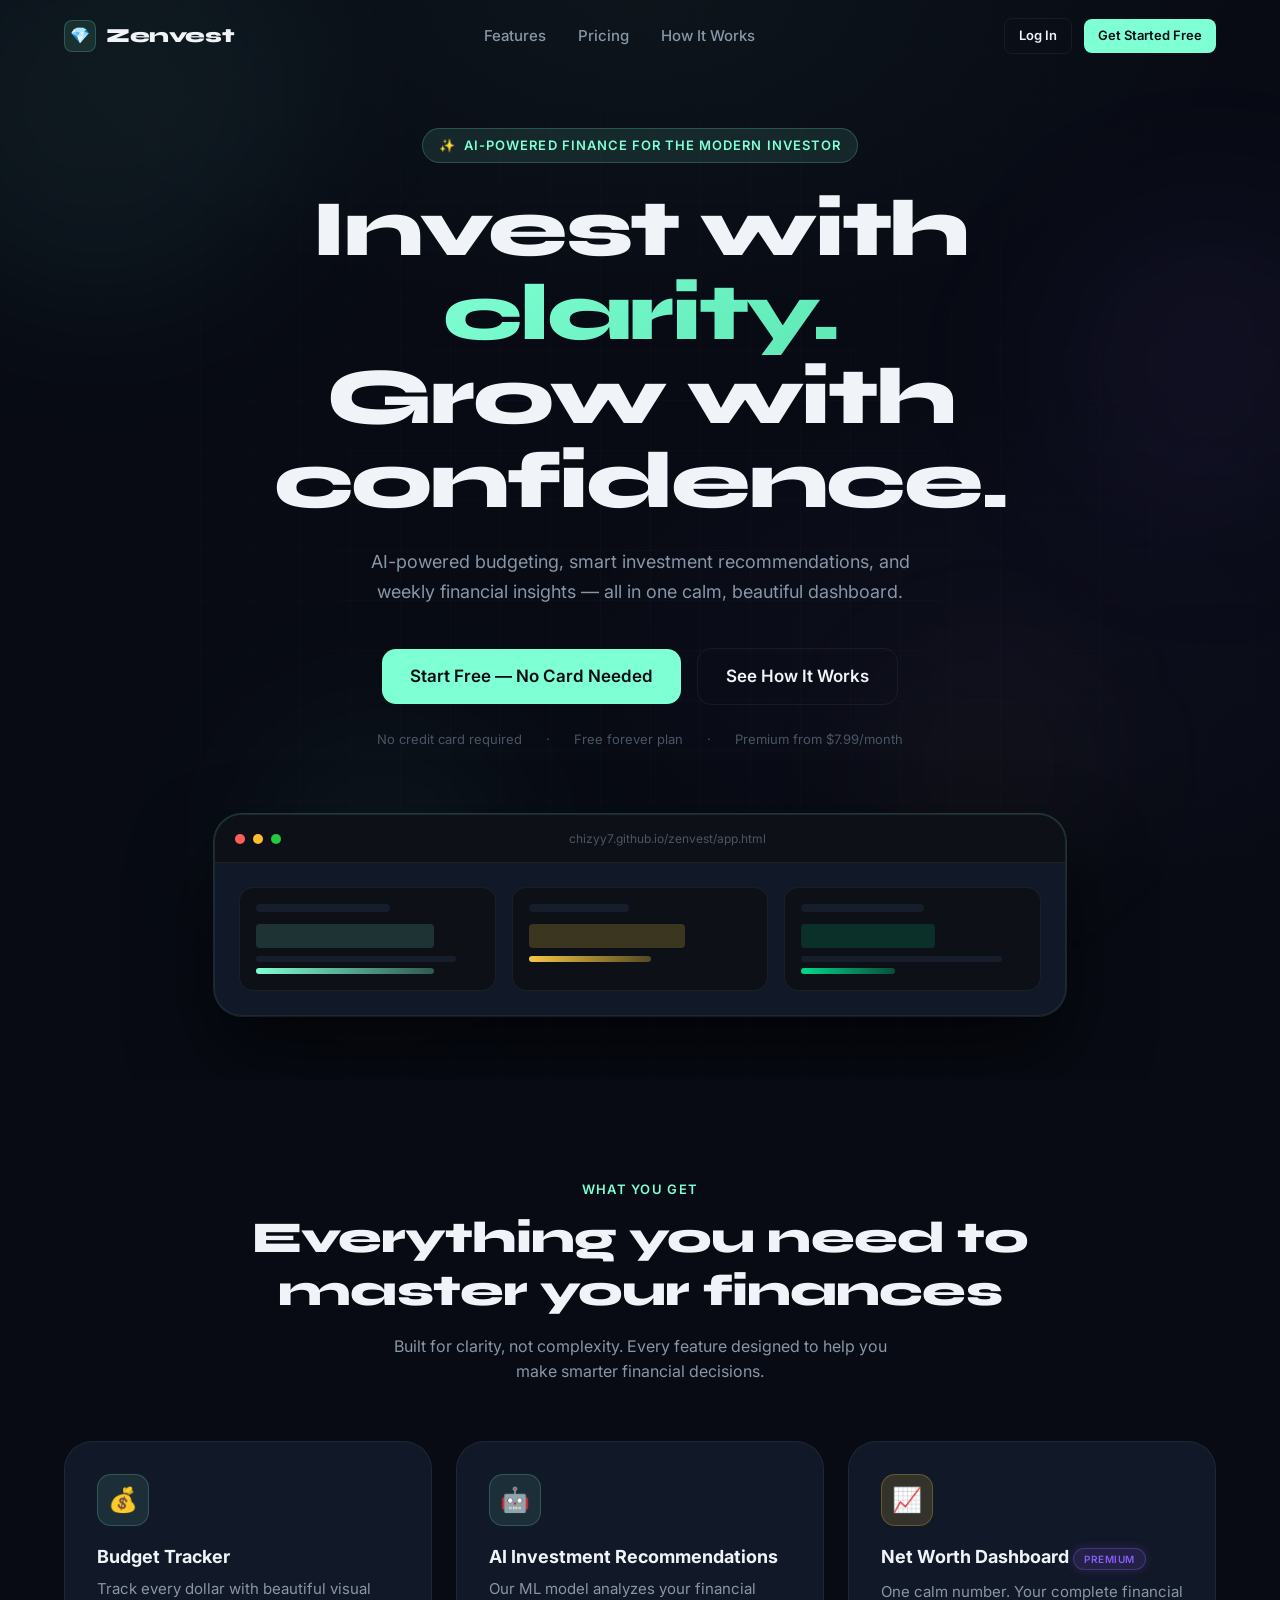
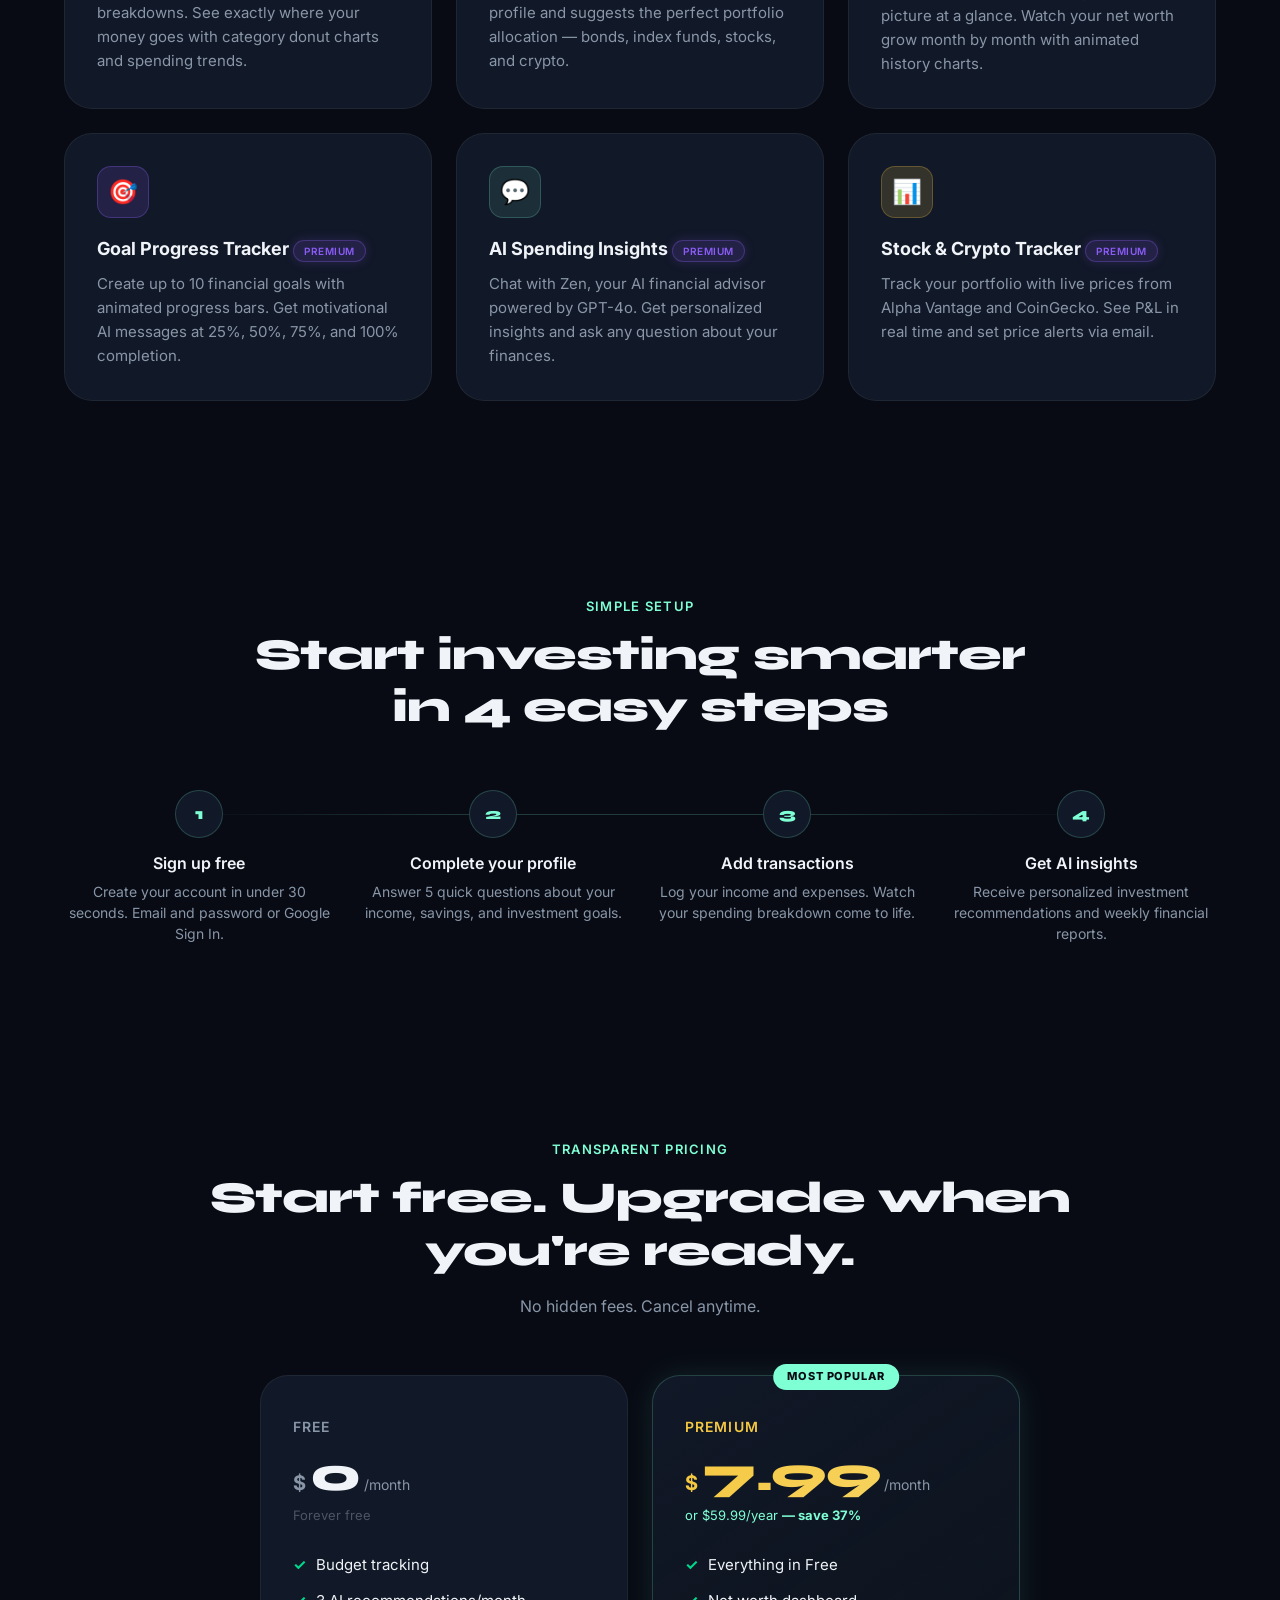
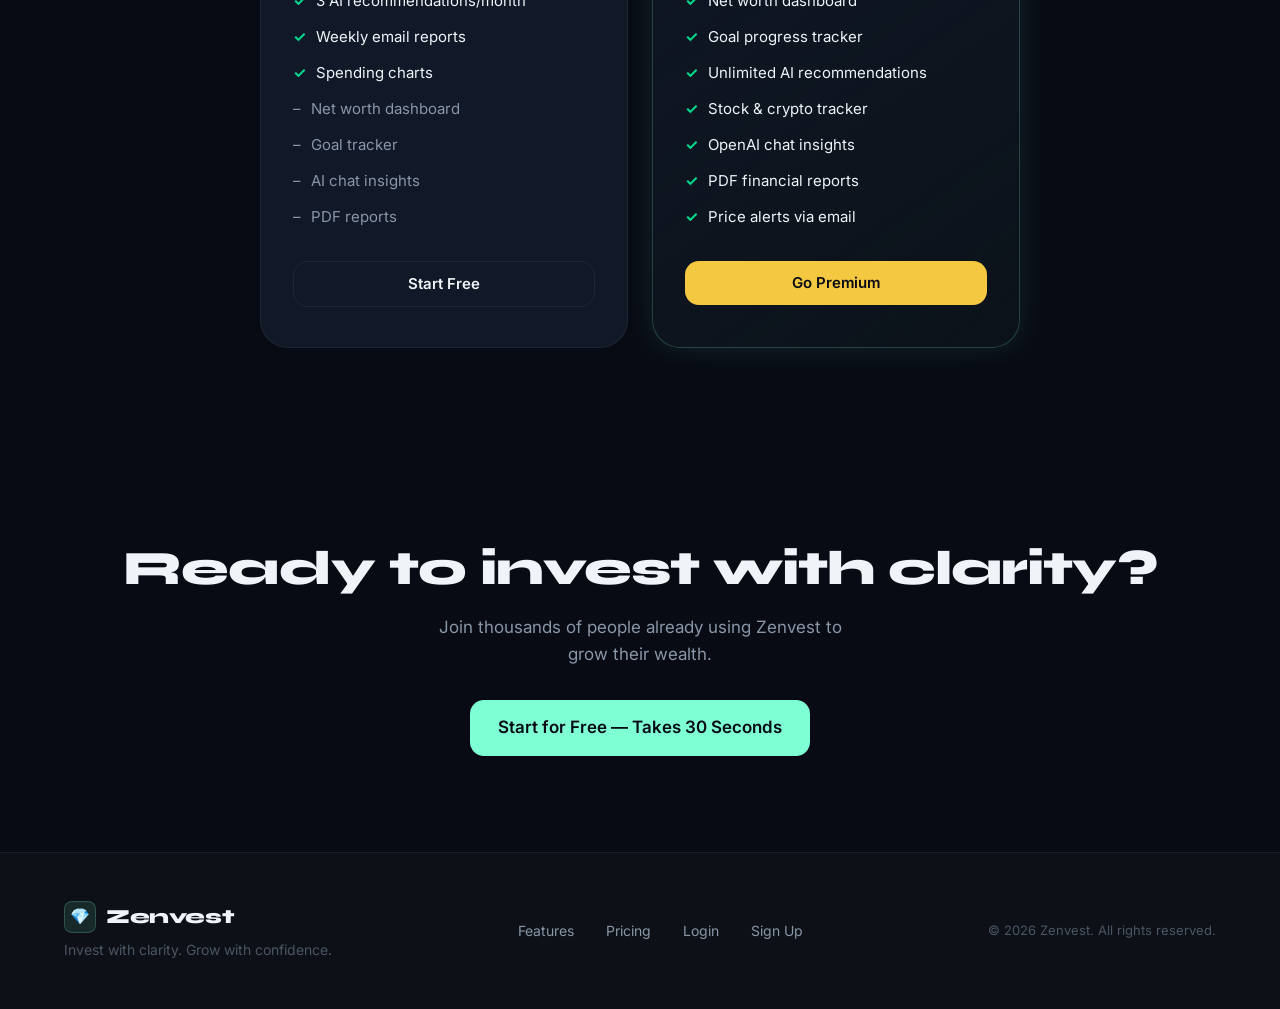
==== index.html @ 33654342 "fix: move frontend to root for GitHub Pages" ====
<!DOCTYPE html>
<html lang="en">
<head>
  <meta charset="UTF-8" />
  <meta name="viewport" content="width=device-width, initial-scale=1.0" />
  <meta name="description" content="Zenvest — AI-powered personal finance and investment platform. Track budgets, get smart investment recommendations, and grow your net worth with calm clarity." />
  <meta name="theme-color" content="#080B14" />
  <title>Zenvest 💎 — Invest with Clarity. Grow with Confidence.</title>

  <!-- Open Graph -->
  <meta property="og:title" content="Zenvest — AI-Powered Personal Finance" />
  <meta property="og:description" content="Smart budgeting, AI investment recommendations, and net worth tracking — all in one calm dashboard." />
  <meta property="og:type" content="website" />
  <meta property="og:url" content="https://chizyy7.github.io/zenvest/" />

  <!-- Stylesheets -->
  <link rel="stylesheet" href="assets/css/style.css" />
  <link rel="stylesheet" href="assets/css/components.css" />
  <link rel="stylesheet" href="assets/css/responsive.css" />

  <!-- Favicon -->
  <link rel="icon" href="data:image/svg+xml,<svg xmlns='http://www.w3.org/2000/svg' viewBox='0 0 32 32'><rect width='32' height='32' rx='8' fill='%230D1117'/><text x='50%25' y='56%25' text-anchor='middle' dominant-baseline='middle' font-size='18'>💎</text></svg>" />
</head>
<body>

<!-- ============================================================
     Navigation
     ============================================================ -->
<nav class="navbar" id="navbar" role="navigation" aria-label="Main navigation">
  <div class="container navbar-inner">
    <a href="/" class="navbar-logo" aria-label="Zenvest home">
      <div class="navbar-logo-mark" aria-hidden="true">💎</div>
      <span class="navbar-logo-text">Zenvest</span>
    </a>

    <div class="navbar-links" role="list">
      <a href="#features" class="navbar-link" role="listitem">Features</a>
      <a href="#pricing" class="navbar-link" role="listitem">Pricing</a>
      <a href="#how-it-works" class="navbar-link" role="listitem">How It Works</a>
    </div>

    <div class="navbar-actions">
      <a href="login.html" class="btn btn-ghost btn-sm">Log In</a>
      <a href="login.html#signup" class="btn btn-zen btn-sm">Get Started Free</a>
    </div>
  </div>
</nav>

<!-- ============================================================
     Hero Section
     ============================================================ -->
<main>
<section class="hero" aria-labelledby="hero-heading">
  <div class="hero-bg" aria-hidden="true"></div>
  <div class="hero-grid" aria-hidden="true"></div>

  <!-- Floating orbs -->
  <div class="orb orb-1" aria-hidden="true"></div>
  <div class="orb orb-2" aria-hidden="true"></div>
  <div class="orb orb-3" aria-hidden="true"></div>
  <div class="orb orb-4" aria-hidden="true"></div>

  <div class="hero-content">
    <div class="hero-eyebrow" aria-label="New">
      <span>✨</span>
      <span>AI-powered finance for the modern investor</span>
    </div>

    <h1 class="hero-headline font-display" id="hero-heading">
      Invest with<br />
      <span class="gradient-text-zen">clarity.</span><br />
      Grow with confidence.
    </h1>

    <p class="hero-sub">
      AI-powered budgeting, smart investment recommendations, and weekly financial
      insights — all in one calm, beautiful dashboard.
    </p>

    <div class="hero-cta-group">
      <a href="login.html#signup" class="btn btn-zen btn-lg">
        Start Free — No Card Needed
      </a>
      <a href="#how-it-works" class="btn btn-ghost btn-lg">
        See How It Works
      </a>
    </div>

    <p class="hero-notes" aria-label="Plan details">
      <span>No credit card required</span>
      <span>Free forever plan</span>
      <span>Premium from $7.99/month</span>
    </p>
  </div>

  <!-- Dashboard Mockup -->
  <div class="hero-mockup container" aria-hidden="true" role="presentation">
    <div class="mockup-window">
      <div class="mockup-titlebar">
        <div class="mockup-dot red"></div>
        <div class="mockup-dot yellow"></div>
        <div class="mockup-dot green"></div>
        <div class="mockup-url">chizyy7.github.io/zenvest/app.html</div>
      </div>
      <div class="mockup-body">
        <div class="mock-stat-card">
          <div class="mock-label"></div>
          <div class="mock-value"></div>
          <div class="mock-chart-bar"></div>
          <div class="mock-chart-bar accent" style="margin-top:6px;width:80%"></div>
        </div>
        <div class="mock-stat-card">
          <div class="mock-label" style="width:45%"></div>
          <div class="mock-value" style="background:rgba(245,200,66,0.2);width:70%"></div>
          <div class="mock-chart-bar accent" style="background:linear-gradient(90deg,#F5C842,rgba(245,200,66,0.3));width:55%"></div>
        </div>
        <div class="mock-stat-card">
          <div class="mock-label" style="width:55%"></div>
          <div class="mock-value" style="background:rgba(0,217,139,0.15);width:60%"></div>
          <div class="mock-chart-bar"></div>
          <div class="mock-chart-bar accent" style="margin-top:6px;width:42%;background:linear-gradient(90deg,#00D98B,rgba(0,217,139,0.3))"></div>
        </div>
      </div>
    </div>
  </div>
</section>

<!-- ============================================================
     Features Section
     ============================================================ -->
<section id="features" class="features-section" aria-labelledby="features-heading">
  <div class="container">
    <div class="section-header">
      <span class="section-eyebrow">What you get</span>
      <h2 class="section-title-large font-display" id="features-heading">
        Everything you need to<br />master your finances
      </h2>
      <p class="section-desc">
        Built for clarity, not complexity. Every feature designed to help
        you make smarter financial decisions.
      </p>
    </div>

    <div class="features-grid">
      <article class="feature-card">
        <div class="feature-icon" aria-hidden="true">💰</div>
        <h3 class="feature-title">Budget Tracker</h3>
        <p class="feature-desc">
          Track every dollar with beautiful visual breakdowns. See exactly where
          your money goes with category donut charts and spending trends.
        </p>
      </article>

      <article class="feature-card">
        <div class="feature-icon" aria-hidden="true">🤖</div>
        <h3 class="feature-title">AI Investment Recommendations</h3>
        <p class="feature-desc">
          Our ML model analyzes your financial profile and suggests the perfect
          portfolio allocation — bonds, index funds, stocks, and crypto.
        </p>
      </article>

      <article class="feature-card">
        <div class="feature-icon gold" aria-hidden="true">📈</div>
        <h3 class="feature-title">Net Worth Dashboard <span class="badge badge-premium" style="font-size:0.625rem">Premium</span></h3>
        <p class="feature-desc">
          One calm number. Your complete financial picture at a glance.
          Watch your net worth grow month by month with animated history charts.
        </p>
      </article>

      <article class="feature-card">
        <div class="feature-icon purple" aria-hidden="true">🎯</div>
        <h3 class="feature-title">Goal Progress Tracker <span class="badge badge-premium" style="font-size:0.625rem">Premium</span></h3>
        <p class="feature-desc">
          Create up to 10 financial goals with animated progress bars. Get
          motivational AI messages at 25%, 50%, 75%, and 100% completion.
        </p>
      </article>

      <article class="feature-card">
        <div class="feature-icon" aria-hidden="true">💬</div>
        <h3 class="feature-title">AI Spending Insights <span class="badge badge-premium" style="font-size:0.625rem">Premium</span></h3>
        <p class="feature-desc">
          Chat with Zen, your AI financial advisor powered by GPT-4o.
          Get personalized insights and ask any question about your finances.
        </p>
      </article>

      <article class="feature-card">
        <div class="feature-icon gold" aria-hidden="true">📊</div>
        <h3 class="feature-title">Stock & Crypto Tracker <span class="badge badge-premium" style="font-size:0.625rem">Premium</span></h3>
        <p class="feature-desc">
          Track your portfolio with live prices from Alpha Vantage and CoinGecko.
          See P&amp;L in real time and set price alerts via email.
        </p>
      </article>
    </div>
  </div>
</section>

<!-- ============================================================
     How It Works Section
     ============================================================ -->
<section id="how-it-works" class="how-it-works" aria-labelledby="how-heading">
  <div class="container">
    <div class="section-header">
      <span class="section-eyebrow">Simple setup</span>
      <h2 class="section-title-large font-display" id="how-heading">
        Start investing smarter<br />in 4 easy steps
      </h2>
    </div>

    <div class="steps-grid">
      <div class="step-item">
        <div class="step-number" aria-label="Step 1">1</div>
        <h3 class="step-title">Sign up free</h3>
        <p class="step-desc">Create your account in under 30 seconds. Email and password or Google Sign In.</p>
      </div>

      <div class="step-item">
        <div class="step-number" aria-label="Step 2">2</div>
        <h3 class="step-title">Complete your profile</h3>
        <p class="step-desc">Answer 5 quick questions about your income, savings, and investment goals.</p>
      </div>

      <div class="step-item">
        <div class="step-number" aria-label="Step 3">3</div>
        <h3 class="step-title">Add transactions</h3>
        <p class="step-desc">Log your income and expenses. Watch your spending breakdown come to life.</p>
      </div>

      <div class="step-item">
        <div class="step-number" aria-label="Step 4">4</div>
        <h3 class="step-title">Get AI insights</h3>
        <p class="step-desc">Receive personalized investment recommendations and weekly financial reports.</p>
      </div>
    </div>
  </div>
</section>

<!-- ============================================================
     Pricing Section
     ============================================================ -->
<section id="pricing" class="pricing-section" aria-labelledby="pricing-heading">
  <div class="container">
    <div class="section-header">
      <span class="section-eyebrow">Transparent pricing</span>
      <h2 class="section-title-large font-display" id="pricing-heading">
        Start free. Upgrade when<br />you're ready.
      </h2>
      <p class="section-desc">
        No hidden fees. Cancel anytime.
      </p>
    </div>

    <div class="pricing-grid">
      <!-- Free Plan -->
      <div class="pricing-card">
        <p class="pricing-tier">Free</p>
        <div class="pricing-price">
          <span class="price-currency">$</span>
          <span class="price-amount">0</span>
          <span class="price-period">/month</span>
        </div>
        <p class="pricing-annual" style="color:var(--text-muted)">Forever free</p>

        <ul class="pricing-features" role="list">
          <li class="pricing-feature included" role="listitem"><span class="check" aria-hidden="true">✓</span> Budget tracking</li>
          <li class="pricing-feature included" role="listitem"><span class="check" aria-hidden="true">✓</span> 3 AI recommendations/month</li>
          <li class="pricing-feature included" role="listitem"><span class="check" aria-hidden="true">✓</span> Weekly email reports</li>
          <li class="pricing-feature included" role="listitem"><span class="check" aria-hidden="true">✓</span> Spending charts</li>
          <li class="pricing-feature" role="listitem"><span class="cross" aria-hidden="true">–</span> Net worth dashboard</li>
          <li class="pricing-feature" role="listitem"><span class="cross" aria-hidden="true">–</span> Goal tracker</li>
          <li class="pricing-feature" role="listitem"><span class="cross" aria-hidden="true">–</span> AI chat insights</li>
          <li class="pricing-feature" role="listitem"><span class="cross" aria-hidden="true">–</span> PDF reports</li>
        </ul>

        <a href="login.html#signup" class="btn btn-ghost" style="width:100%">Start Free</a>
      </div>

      <!-- Premium Plan -->
      <div class="pricing-card featured" aria-label="Recommended plan">
        <div class="pricing-badge" aria-label="Most popular plan">MOST POPULAR</div>
        <p class="pricing-tier" style="color:var(--color-gold)">Premium</p>
        <div class="pricing-price">
          <span class="price-currency" style="color:var(--color-gold)">$</span>
          <span class="price-amount gradient-text-gold">7.99</span>
          <span class="price-period">/month</span>
        </div>
        <p class="pricing-annual">or $59.99/year <strong>— save 37%</strong></p>

        <ul class="pricing-features" role="list">
          <li class="pricing-feature included" role="listitem"><span class="check" aria-hidden="true">✓</span> Everything in Free</li>
          <li class="pricing-feature included" role="listitem"><span class="check" aria-hidden="true">✓</span> Net worth dashboard</li>
          <li class="pricing-feature included" role="listitem"><span class="check" aria-hidden="true">✓</span> Goal progress tracker</li>
          <li class="pricing-feature included" role="listitem"><span class="check" aria-hidden="true">✓</span> Unlimited AI recommendations</li>
          <li class="pricing-feature included" role="listitem"><span class="check" aria-hidden="true">✓</span> Stock &amp; crypto tracker</li>
          <li class="pricing-feature included" role="listitem"><span class="check" aria-hidden="true">✓</span> OpenAI chat insights</li>
          <li class="pricing-feature included" role="listitem"><span class="check" aria-hidden="true">✓</span> PDF financial reports</li>
          <li class="pricing-feature included" role="listitem"><span class="check" aria-hidden="true">✓</span> Price alerts via email</li>
        </ul>

        <a href="login.html#signup" class="btn btn-gold" style="width:100%">Go Premium</a>
      </div>
    </div>
  </div>
</section>

<!-- ============================================================
     CTA Banner
     ============================================================ -->
<section style="padding:6rem 0;" aria-label="Call to action">
  <div class="container" style="text-align:center;">
    <h2 class="font-display" style="font-size:clamp(2rem,4vw,3rem);font-weight:800;letter-spacing:-0.02em;margin-bottom:1rem;">
      Ready to invest with clarity?
    </h2>
    <p style="font-size:1.0625rem;color:var(--text-secondary);margin-bottom:2rem;max-width:440px;margin-inline:auto;">
      Join thousands of people already using Zenvest to grow their wealth.
    </p>
    <a href="login.html#signup" class="btn btn-zen btn-lg">
      Start for Free — Takes 30 Seconds
    </a>
  </div>
</section>
</main>

<!-- ============================================================
     Footer
     ============================================================ -->
<footer class="footer" role="contentinfo">
  <div class="container footer-inner">
    <div>
      <a href="/" class="footer-logo" aria-label="Zenvest home">
        <div class="navbar-logo-mark" aria-hidden="true">💎</div>
        <span class="navbar-logo-text">Zenvest</span>
      </a>
      <p class="footer-tagline">Invest with clarity. Grow with confidence.</p>
    </div>

    <nav class="footer-links" aria-label="Footer navigation">
      <a href="#features" class="footer-link">Features</a>
      <a href="#pricing" class="footer-link">Pricing</a>
      <a href="login.html" class="footer-link">Login</a>
      <a href="login.html#signup" class="footer-link">Sign Up</a>
    </nav>

    <p class="footer-copy">
      &copy; <span id="copyright-year"></span> Zenvest. All rights reserved.
    </p>
  </div>
</footer>

<!-- Toast container -->
<div id="toast-container" role="region" aria-label="Notifications" aria-live="polite"></div>

<script>
  // Set copyright year
  document.getElementById('copyright-year').textContent = new Date().getFullYear();

  // Navbar scroll effect
  const navbar = document.getElementById('navbar');
  window.addEventListener('scroll', () => {
    navbar.classList.toggle('scrolled', window.scrollY > 40);
  }, { passive: true });
</script>
</body>
</html>
---- assets/css/style.css ----
/* ============================================================
   Zenvest Design System — style.css
   Global tokens, resets, and utility components
   ============================================================ */

@import url('https://fonts.googleapis.com/css2?family=Inter:wght@400;500;600;700&family=Syne:wght@700;800&display=swap');

/* ============================================================
   1. CSS Custom Properties (Design Tokens)
   ============================================================ */
:root {
  /* Backgrounds */
  --bg-primary:    #080B14;
  --bg-surface:    #0D1117;
  --bg-card:       #111827;
  --bg-card-hover: #1A2332;
  --bg-input:      #161D2B;

  /* Brand Colors */
  --color-zen:     #7FFFD4;
  --color-zen-dim: rgba(127, 255, 212, 0.1);
  --color-zen-20:  rgba(127, 255, 212, 0.2);
  --color-gold:    #F5C842;
  --color-gold-dim:rgba(245, 200, 66, 0.15);
  --color-profit:  #00D98B;
  --color-loss:    #FF4D6D;
  --color-purple:  #8B5CF6;
  --color-purple-dim: rgba(139, 92, 246, 0.15);

  /* Text */
  --text-primary:   #F0F4F8;
  --text-secondary: #8896A7;
  --text-muted:     #4B5563;

  /* Borders */
  --border:      rgba(255, 255, 255, 0.06);
  --border-zen:  rgba(127, 255, 212, 0.2);
  --border-gold: rgba(245, 200, 66, 0.25);

  /* Shadows */
  --shadow-card: 0 4px 24px rgba(0, 0, 0, 0.4);
  --shadow-zen:  0 0 30px rgba(127, 255, 212, 0.1);
  --shadow-gold: 0 0 30px rgba(245, 200, 66, 0.15);
  --shadow-lg:   0 8px 40px rgba(0, 0, 0, 0.5);

  /* Spacing */
  --radius-sm: 8px;
  --radius-md: 14px;
  --radius-lg: 20px;
  --radius-xl: 28px;

  /* Typography */
  --font-sans:    'Inter', system-ui, -apple-system, sans-serif;
  --font-display: 'Syne', 'Inter', sans-serif;

  /* Transitions */
  --transition: 0.2s cubic-bezier(0.4, 0, 0.2, 1);
  --transition-slow: 0.4s cubic-bezier(0.4, 0, 0.2, 1);
}

/* ============================================================
   2. Global Reset & Base
   ============================================================ */
*, *::before, *::after {
  box-sizing: border-box;
  margin: 0;
  padding: 0;
}

html {
  font-size: 16px;
  -webkit-text-size-adjust: 100%;
  scroll-behavior: smooth;
}

body {
  font-family: var(--font-sans);
  background-color: var(--bg-primary);
  color: var(--text-primary);
  line-height: 1.6;
  min-height: 100vh;
  -webkit-font-smoothing: antialiased;
  -moz-osx-font-smoothing: grayscale;
}

a {
  color: var(--color-zen);
  text-decoration: none;
  transition: opacity var(--transition);
}

a:hover {
  opacity: 0.8;
}

img, svg {
  max-width: 100%;
  height: auto;
  display: block;
}

ul, ol {
  list-style: none;
}

button {
  cursor: pointer;
  font-family: var(--font-sans);
  border: none;
  outline: none;
}

input, select, textarea {
  font-family: var(--font-sans);
  outline: none;
}

h1, h2, h3, h4, h5, h6 {
  line-height: 1.2;
  font-weight: 700;
}

/* ============================================================
   3. Custom Scrollbar
   ============================================================ */
::-webkit-scrollbar {
  width: 6px;
  height: 6px;
}

::-webkit-scrollbar-track {
  background: var(--bg-surface);
}

::-webkit-scrollbar-thumb {
  background: rgba(127, 255, 212, 0.2);
  border-radius: 3px;
}

::-webkit-scrollbar-thumb:hover {
  background: rgba(127, 255, 212, 0.4);
}

/* ============================================================
   4. Typography Utilities
   ============================================================ */
.font-display {
  font-family: var(--font-display);
}

.text-zen   { color: var(--color-zen); }
.text-gold  { color: var(--color-gold); }
.text-profit{ color: var(--color-profit); }
.text-loss  { color: var(--color-loss); }
.text-muted { color: var(--text-muted); }
.text-secondary { color: var(--text-secondary); }

.text-sm   { font-size: 0.875rem; }
.text-xs   { font-size: 0.75rem; }
.text-lg   { font-size: 1.125rem; }
.text-xl   { font-size: 1.25rem; }
.text-2xl  { font-size: 1.5rem; }
.text-3xl  { font-size: 1.875rem; }

.font-medium  { font-weight: 500; }
.font-semibold{ font-weight: 600; }
.font-bold    { font-weight: 700; }

/* ============================================================
   5. Layout Utilities
   ============================================================ */
.flex { display: flex; }
.flex-col { flex-direction: column; }
.items-center { align-items: center; }
.justify-center { justify-content: center; }
.justify-between { justify-content: space-between; }
.gap-4 { gap: 1rem; }
.gap-2 { gap: 0.5rem; }
.gap-3 { gap: 0.75rem; }
.gap-6 { gap: 1.5rem; }

.container {
  width: 100%;
  max-width: 1200px;
  margin: 0 auto;
  padding: 0 1.5rem;
}

.sr-only {
  position: absolute;
  width: 1px;
  height: 1px;
  padding: 0;
  margin: -1px;
  overflow: hidden;
  clip: rect(0, 0, 0, 0);
  white-space: nowrap;
  border: 0;
}

/* ============================================================
   6. Card Component
   ============================================================ */
.card {
  background: var(--bg-card);
  border: 1px solid var(--border);
  border-radius: var(--radius-lg);
  padding: 1.5rem;
  box-shadow: var(--shadow-card);
  transition: background var(--transition), border-color var(--transition);
}

.card:hover {
  background: var(--bg-card-hover);
}

.card-zen {
  border-color: var(--border-zen);
  box-shadow: var(--shadow-card), var(--shadow-zen);
}

.card-gold {
  border-color: var(--border-gold);
  box-shadow: var(--shadow-card), var(--shadow-gold);
}

/* ============================================================
   7. Button Variants
   ============================================================ */
.btn {
  display: inline-flex;
  align-items: center;
  justify-content: center;
  gap: 0.5rem;
  padding: 0.625rem 1.25rem;
  border-radius: var(--radius-md);
  font-size: 0.9375rem;
  font-weight: 600;
  transition: all var(--transition);
  white-space: nowrap;
  border: none;
}

.btn:disabled {
  opacity: 0.5;
  cursor: not-allowed;
}

/* Aquamarine primary */
.btn-zen {
  background: var(--color-zen);
  color: #080B14;
}

.btn-zen:hover:not(:disabled) {
  background: #6af0c3;
  box-shadow: 0 0 20px rgba(127, 255, 212, 0.3);
  transform: translateY(-1px);
}

/* Gold premium */
.btn-gold {
  background: var(--color-gold);
  color: #080B14;
}

.btn-gold:hover:not(:disabled) {
  background: #f7d35e;
  box-shadow: 0 0 20px rgba(245, 200, 66, 0.3);
  transform: translateY(-1px);
}

/* Ghost transparent */
.btn-ghost {
  background: transparent;
  color: var(--text-primary);
  border: 1px solid var(--border);
}

.btn-ghost:hover:not(:disabled) {
  background: var(--bg-card);
  border-color: var(--border-zen);
  color: var(--color-zen);
}

/* Outlined zen */
.btn-outline-zen {
  background: transparent;
  color: var(--color-zen);
  border: 1px solid var(--border-zen);
}

.btn-outline-zen:hover:not(:disabled) {
  background: var(--color-zen-dim);
  box-shadow: 0 0 15px rgba(127, 255, 212, 0.15);
}

/* Danger */
.btn-danger {
  background: rgba(255, 77, 109, 0.15);
  color: var(--color-loss);
  border: 1px solid rgba(255, 77, 109, 0.2);
}

.btn-danger:hover:not(:disabled) {
  background: rgba(255, 77, 109, 0.25);
}

/* Sizes */
.btn-sm {
  padding: 0.4rem 0.875rem;
  font-size: 0.8125rem;
  border-radius: var(--radius-sm);
}

.btn-lg {
  padding: 0.875rem 1.75rem;
  font-size: 1.0625rem;
}

.btn-icon {
  width: 2.25rem;
  height: 2.25rem;
  padding: 0;
  border-radius: var(--radius-sm);
}

/* ============================================================
   8. Input / Form Styles
   ============================================================ */
.form-group {
  display: flex;
  flex-direction: column;
  gap: 0.375rem;
}

.form-label {
  font-size: 0.875rem;
  font-weight: 500;
  color: var(--text-secondary);
}

.form-input,
.form-select,
.form-textarea {
  width: 100%;
  background: var(--bg-input);
  border: 1px solid var(--border);
  border-radius: var(--radius-md);
  padding: 0.75rem 1rem;
  color: var(--text-primary);
  font-size: 0.9375rem;
  transition: border-color var(--transition), box-shadow var(--transition);
}

.form-input:focus,
.form-select:focus,
.form-textarea:focus {
  border-color: var(--border-zen);
  box-shadow: 0 0 0 3px var(--color-zen-dim);
}

.form-input::placeholder,
.form-textarea::placeholder {
  color: var(--text-muted);
}

.form-select {
  cursor: pointer;
  appearance: none;
  background-image: url("data:image/svg+xml,%3Csvg xmlns='http://www.w3.org/2000/svg' width='12' height='8' viewBox='0 0 12 8'%3E%3Cpath d='M1 1l5 5 5-5' stroke='%238896A7' stroke-width='1.5' fill='none' stroke-linecap='round' stroke-linejoin='round'/%3E%3C/svg%3E");
  background-repeat: no-repeat;
  background-position: right 1rem center;
  padding-right: 2.5rem;
}

.form-textarea {
  resize: vertical;
  min-height: 100px;
}

/* ============================================================
   9. Badge Styles
   ============================================================ */
.badge {
  display: inline-flex;
  align-items: center;
  gap: 0.25rem;
  padding: 0.25rem 0.625rem;
  border-radius: 999px;
  font-size: 0.75rem;
  font-weight: 600;
  text-transform: uppercase;
  letter-spacing: 0.05em;
}

.badge-free {
  background: rgba(136, 150, 167, 0.15);
  color: var(--text-secondary);
  border: 1px solid var(--border);
}

.badge-premium {
  background: var(--color-purple-dim);
  color: var(--color-purple);
  border: 1px solid rgba(139, 92, 246, 0.3);
  box-shadow: 0 0 12px rgba(139, 92, 246, 0.2);
}

.badge-profit {
  background: rgba(0, 217, 139, 0.15);
  color: var(--color-profit);
  border: 1px solid rgba(0, 217, 139, 0.2);
}

.badge-loss {
  background: rgba(255, 77, 109, 0.15);
  color: var(--color-loss);
  border: 1px solid rgba(255, 77, 109, 0.2);
}

.badge-low    { background: rgba(0, 217, 139, 0.15); color: var(--color-profit); }
.badge-medium { background: rgba(245, 200, 66, 0.15); color: var(--color-gold); }
.badge-high   { background: rgba(255, 77, 109, 0.15); color: var(--color-loss); }

/* ============================================================
   10. Loading Skeleton
   ============================================================ */
@keyframes shimmer {
  0%   { background-position: -200% center; }
  100% { background-position: 200% center; }
}

.skeleton {
  background: linear-gradient(
    90deg,
    var(--bg-card) 25%,
    var(--bg-card-hover) 50%,
    var(--bg-card) 75%
  );
  background-size: 200% 100%;
  animation: shimmer 1.5s ease-in-out infinite;
  border-radius: var(--radius-sm);
}

.skeleton-text {
  height: 1rem;
  width: 100%;
  margin-bottom: 0.5rem;
}

.skeleton-text.short { width: 60%; }
.skeleton-text.medium { width: 80%; }

.skeleton-block {
  height: 120px;
  width: 100%;
  border-radius: var(--radius-md);
}

/* ============================================================
   11. Toast Notification System
   ============================================================ */
#toast-container {
  position: fixed;
  bottom: 1.5rem;
  right: 1.5rem;
  z-index: 9999;
  display: flex;
  flex-direction: column;
  gap: 0.75rem;
  pointer-events: none;
}

.toast {
  display: flex;
  align-items: center;
  gap: 0.75rem;
  padding: 0.875rem 1.25rem;
  border-radius: var(--radius-md);
  background: var(--bg-card);
  border: 1px solid var(--border);
  box-shadow: var(--shadow-lg);
  font-size: 0.9375rem;
  font-weight: 500;
  pointer-events: all;
  animation: toast-in 0.3s ease forwards;
  max-width: 360px;
  min-width: 260px;
}

@keyframes toast-in {
  from { opacity: 0; transform: translateX(20px); }
  to   { opacity: 1; transform: translateX(0); }
}

@keyframes toast-out {
  from { opacity: 1; transform: translateX(0); }
  to   { opacity: 0; transform: translateX(20px); }
}

.toast-success {
  border-color: rgba(0, 217, 139, 0.3);
  background: rgba(0, 217, 139, 0.08);
}

.toast-success .toast-icon { color: var(--color-profit); font-size: 1.25rem; }

.toast-error {
  border-color: rgba(255, 77, 109, 0.3);
  background: rgba(255, 77, 109, 0.08);
}

.toast-error .toast-icon { color: var(--color-loss); font-size: 1.25rem; }

.toast-info {
  border-color: var(--border-zen);
  background: var(--color-zen-dim);
}

.toast-info .toast-icon { color: var(--color-zen); font-size: 1.25rem; }

/* ============================================================
   12. Modal Base
   ============================================================ */
.modal-overlay {
  position: fixed;
  inset: 0;
  background: rgba(8, 11, 20, 0.85);
  backdrop-filter: blur(6px);
  z-index: 1000;
  display: flex;
  align-items: center;
  justify-content: center;
  padding: 1rem;
  animation: fade-in 0.2s ease;
}

@keyframes fade-in {
  from { opacity: 0; }
  to   { opacity: 1; }
}

.modal {
  background: var(--bg-card);
  border: 1px solid var(--border);
  border-radius: var(--radius-xl);
  padding: 2rem;
  width: 100%;
  max-width: 480px;
  box-shadow: var(--shadow-lg);
  animation: modal-in 0.3s cubic-bezier(0.34, 1.56, 0.64, 1);
}

@keyframes modal-in {
  from { opacity: 0; transform: scale(0.95) translateY(10px); }
  to   { opacity: 1; transform: scale(1) translateY(0); }
}

.modal-header {
  display: flex;
  align-items: center;
  justify-content: space-between;
  margin-bottom: 1.5rem;
}

.modal-title {
  font-size: 1.25rem;
  font-weight: 700;
}

.modal-close {
  background: none;
  border: none;
  color: var(--text-muted);
  font-size: 1.25rem;
  cursor: pointer;
  padding: 0.25rem;
  border-radius: var(--radius-sm);
  transition: color var(--transition);
  line-height: 1;
}

.modal-close:hover { color: var(--text-primary); }

/* ============================================================
   13. Divider
   ============================================================ */
.divider {
  height: 1px;
  background: var(--border);
  margin: 1rem 0;
}

/* ============================================================
   14. Lock / Premium Overlay
   ============================================================ */
.premium-lock {
  position: absolute;
  inset: 0;
  background: rgba(8, 11, 20, 0.8);
  backdrop-filter: blur(4px);
  border-radius: inherit;
  display: flex;
  flex-direction: column;
  align-items: center;
  justify-content: center;
  gap: 1rem;
  z-index: 10;
  text-align: center;
  padding: 2rem;
}

.premium-lock .lock-icon {
  font-size: 2.5rem;
}

.premium-lock h3 {
  font-size: 1.125rem;
  color: var(--text-primary);
}

.premium-lock p {
  font-size: 0.875rem;
  color: var(--text-secondary);
  max-width: 260px;
}

/* ============================================================
   15. Spinner
   ============================================================ */
@keyframes spin {
  to { transform: rotate(360deg); }
}

.spinner {
  width: 20px;
  height: 20px;
  border: 2px solid var(--border);
  border-top-color: var(--color-zen);
  border-radius: 50%;
  animation: spin 0.7s linear infinite;
  display: inline-block;
}

/* ============================================================
   16. Section Titles
   ============================================================ */
.section-title {
  font-size: 1.25rem;
  font-weight: 700;
  color: var(--text-primary);
  display: flex;
  align-items: center;
  gap: 0.5rem;
}

.section-subtitle {
  font-size: 0.875rem;
  color: var(--text-secondary);
  margin-top: 0.25rem;
}

/* ============================================================
   17. Progress Bar
   ============================================================ */
.progress-bar-container {
  width: 100%;
  height: 8px;
  background: var(--bg-input);
  border-radius: 999px;
  overflow: hidden;
}

.progress-bar-fill {
  height: 100%;
  background: linear-gradient(90deg, var(--color-zen), #5ee8b5);
  border-radius: 999px;
  transition: width 0.8s cubic-bezier(0.4, 0, 0.2, 1);
}

.progress-bar-fill.gold {
  background: linear-gradient(90deg, var(--color-gold), #f7d35e);
}

/* ============================================================
   18. Number Counter Animation
   ============================================================ */
.count-up {
  font-variant-numeric: tabular-nums;
}

/* ============================================================
   19. Gradient Text
   ============================================================ */
.gradient-text-zen {
  background: linear-gradient(135deg, var(--color-zen), #5ee8b5);
  -webkit-background-clip: text;
  -webkit-text-fill-color: transparent;
  background-clip: text;
}

.gradient-text-gold {
  background: linear-gradient(135deg, var(--color-gold), #f7d35e);
  -webkit-background-clip: text;
  -webkit-text-fill-color: transparent;
  background-clip: text;
}

/* ============================================================
   20. Confetti Animation
   ============================================================ */
@keyframes confetti-fall {
  0%   { transform: translateY(-100px) rotate(0deg); opacity: 1; }
  100% { transform: translateY(100vh) rotate(720deg); opacity: 0; }
}

.confetti-piece {
  position: fixed;
  width: 10px;
  height: 10px;
  top: -20px;
  animation: confetti-fall linear forwards;
  z-index: 9998;
  pointer-events: none;
}
---- assets/css/components.css ----
/* ============================================================
   Zenvest UI Components — components.css
   Cards, charts, modals, landing page sections
   ============================================================ */

/* ============================================================
   1. Navbar (Landing Page)
   ============================================================ */
.navbar {
  position: fixed;
  top: 0;
  left: 0;
  right: 0;
  z-index: 200;
  padding: 1.125rem 0;
  transition: background var(--transition), border-color var(--transition);
}

.navbar.scrolled {
  background: rgba(8, 11, 20, 0.9);
  backdrop-filter: blur(12px);
  border-bottom: 1px solid var(--border);
}

.navbar-inner {
  display: flex;
  align-items: center;
  justify-content: space-between;
  gap: 2rem;
}

.navbar-logo {
  display: flex;
  align-items: center;
  gap: 0.625rem;
  text-decoration: none;
}

.navbar-logo-mark {
  width: 32px;
  height: 32px;
  background: var(--color-zen-dim);
  border: 1px solid var(--border-zen);
  border-radius: var(--radius-sm);
  display: flex;
  align-items: center;
  justify-content: center;
  font-size: 1rem;
}

.navbar-logo-text {
  font-family: var(--font-display);
  font-size: 1.25rem;
  font-weight: 800;
  color: var(--text-primary);
  letter-spacing: -0.02em;
}

.navbar-links {
  display: flex;
  align-items: center;
  gap: 2rem;
}

.navbar-link {
  font-size: 0.9375rem;
  font-weight: 500;
  color: var(--text-secondary);
  text-decoration: none;
  transition: color var(--transition);
}

.navbar-link:hover {
  color: var(--text-primary);
  opacity: 1;
}

.navbar-actions {
  display: flex;
  align-items: center;
  gap: 0.75rem;
}

/* ============================================================
   2. Hero Section
   ============================================================ */
.hero {
  min-height: 100vh;
  display: flex;
  flex-direction: column;
  align-items: center;
  justify-content: center;
  text-align: center;
  padding: 8rem 1.5rem 4rem;
  position: relative;
  overflow: hidden;
}

.hero-bg {
  position: absolute;
  inset: 0;
  background: radial-gradient(ellipse 80% 50% at 50% 0%, rgba(127, 255, 212, 0.04) 0%, transparent 60%),
              radial-gradient(ellipse 60% 40% at 80% 60%, rgba(139, 92, 246, 0.04) 0%, transparent 60%);
}

.hero-grid {
  position: absolute;
  inset: 0;
  background-image:
    linear-gradient(rgba(255,255,255,0.02) 1px, transparent 1px),
    linear-gradient(90deg, rgba(255,255,255,0.02) 1px, transparent 1px);
  background-size: 50px 50px;
  mask-image: radial-gradient(ellipse 80% 80% at 50% 50%, black 0%, transparent 100%);
}

/* Floating orbs */
.orb {
  position: absolute;
  border-radius: 50%;
  filter: blur(80px);
  pointer-events: none;
  animation: orb-float ease-in-out infinite alternate;
}

.orb-1 {
  width: 400px;
  height: 400px;
  background: rgba(127, 255, 212, 0.06);
  top: -100px;
  left: -100px;
  animation-duration: 8s;
}

.orb-2 {
  width: 300px;
  height: 300px;
  background: rgba(139, 92, 246, 0.07);
  top: 20%;
  right: -80px;
  animation-duration: 10s;
  animation-delay: -3s;
}

.orb-3 {
  width: 250px;
  height: 250px;
  background: rgba(127, 255, 212, 0.05);
  bottom: 10%;
  left: 20%;
  animation-duration: 12s;
  animation-delay: -6s;
}

.orb-4 {
  width: 200px;
  height: 200px;
  background: rgba(245, 200, 66, 0.04);
  bottom: 20%;
  right: 15%;
  animation-duration: 9s;
  animation-delay: -1s;
}

@keyframes orb-float {
  from { transform: translate(0, 0) scale(1); }
  to   { transform: translate(30px, -30px) scale(1.05); }
}

.hero-content {
  position: relative;
  z-index: 1;
  max-width: 800px;
}

.hero-eyebrow {
  display: inline-flex;
  align-items: center;
  gap: 0.5rem;
  padding: 0.375rem 1rem;
  border-radius: 999px;
  border: 1px solid var(--border-zen);
  background: var(--color-zen-dim);
  font-size: 0.8125rem;
  font-weight: 600;
  color: var(--color-zen);
  margin-bottom: 1.5rem;
  text-transform: uppercase;
  letter-spacing: 0.08em;
}

.hero-headline {
  font-family: var(--font-display);
  font-size: clamp(3rem, 7vw, 5rem);
  font-weight: 800;
  line-height: 1.05;
  letter-spacing: -0.03em;
  margin-bottom: 1.5rem;
}

.hero-sub {
  font-size: 1.125rem;
  color: var(--text-secondary);
  max-width: 600px;
  margin: 0 auto 2.5rem;
  line-height: 1.7;
}

.hero-cta-group {
  display: flex;
  align-items: center;
  justify-content: center;
  gap: 1rem;
  margin-bottom: 1.5rem;
  flex-wrap: wrap;
}

.hero-notes {
  font-size: 0.8125rem;
  color: var(--text-muted);
  display: flex;
  align-items: center;
  justify-content: center;
  gap: 1.5rem;
  flex-wrap: wrap;
}

.hero-notes span::before {
  content: '·';
  margin-right: 1.5rem;
}

.hero-notes span:first-child::before {
  content: none;
}

/* Dashboard Mockup */
.hero-mockup {
  position: relative;
  margin-top: 4rem;
  max-width: 900px;
  width: 100%;
}

.mockup-window {
  background: var(--bg-card);
  border: 1px solid var(--border);
  border-radius: var(--radius-xl);
  overflow: hidden;
  box-shadow: 0 40px 80px rgba(0, 0, 0, 0.6), 0 0 0 1px var(--border-zen);
}

.mockup-titlebar {
  display: flex;
  align-items: center;
  gap: 0.5rem;
  padding: 0.875rem 1.25rem;
  background: var(--bg-surface);
  border-bottom: 1px solid var(--border);
}

.mockup-dot {
  width: 10px;
  height: 10px;
  border-radius: 50%;
}

.mockup-dot.red    { background: #FF5F56; }
.mockup-dot.yellow { background: #FFBD2E; }
.mockup-dot.green  { background: #27C93F; }

.mockup-url {
  flex: 1;
  text-align: center;
  font-size: 0.75rem;
  color: var(--text-muted);
}

.mockup-body {
  padding: 1.5rem;
  display: grid;
  grid-template-columns: repeat(3, 1fr);
  gap: 1rem;
}

.mock-stat-card {
  background: var(--bg-surface);
  border: 1px solid var(--border);
  border-radius: var(--radius-md);
  padding: 1rem;
}

.mock-label {
  height: 8px;
  width: 60%;
  background: var(--bg-input);
  border-radius: 4px;
  margin-bottom: 0.75rem;
}

.mock-value {
  height: 24px;
  width: 80%;
  background: rgba(127, 255, 212, 0.15);
  border-radius: 4px;
  margin-bottom: 0.5rem;
}

.mock-chart-bar {
  height: 6px;
  width: 90%;
  background: var(--bg-input);
  border-radius: 4px;
}

.mock-chart-bar.accent {
  background: linear-gradient(90deg, var(--color-zen), rgba(127, 255, 212, 0.3));
  width: 65%;
}

/* ============================================================
   3. Features Section
   ============================================================ */
.features-section {
  padding: 6rem 0;
  position: relative;
}

.section-header {
  text-align: center;
  margin-bottom: 3.5rem;
}

.section-eyebrow {
  display: inline-block;
  font-size: 0.8125rem;
  font-weight: 600;
  color: var(--color-zen);
  text-transform: uppercase;
  letter-spacing: 0.1em;
  margin-bottom: 0.75rem;
}

.section-title-large {
  font-family: var(--font-display);
  font-size: clamp(2rem, 4vw, 2.75rem);
  font-weight: 800;
  letter-spacing: -0.02em;
  margin-bottom: 1rem;
}

.section-desc {
  font-size: 1rem;
  color: var(--text-secondary);
  max-width: 500px;
  margin: 0 auto;
}

.features-grid {
  display: grid;
  grid-template-columns: repeat(3, 1fr);
  gap: 1.5rem;
}

.feature-card {
  background: var(--bg-card);
  border: 1px solid var(--border);
  border-radius: var(--radius-xl);
  padding: 2rem;
  transition: all var(--transition);
}

.feature-card:hover {
  border-color: var(--border-zen);
  transform: translateY(-4px);
  box-shadow: var(--shadow-zen);
}

.feature-icon {
  width: 52px;
  height: 52px;
  border-radius: var(--radius-md);
  background: var(--color-zen-dim);
  border: 1px solid var(--border-zen);
  display: flex;
  align-items: center;
  justify-content: center;
  font-size: 1.5rem;
  margin-bottom: 1.25rem;
}

.feature-icon.gold {
  background: var(--color-gold-dim);
  border-color: var(--border-gold);
}

.feature-icon.purple {
  background: var(--color-purple-dim);
  border-color: rgba(139, 92, 246, 0.3);
}

.feature-title {
  font-size: 1.125rem;
  font-weight: 700;
  margin-bottom: 0.625rem;
}

.feature-desc {
  font-size: 0.9375rem;
  color: var(--text-secondary);
  line-height: 1.6;
}

/* ============================================================
   4. Pricing Section
   ============================================================ */
.pricing-section {
  padding: 6rem 0;
}

.pricing-grid {
  display: grid;
  grid-template-columns: repeat(2, 1fr);
  gap: 1.5rem;
  max-width: 760px;
  margin: 0 auto;
}

.pricing-card {
  background: var(--bg-card);
  border: 1px solid var(--border);
  border-radius: var(--radius-xl);
  padding: 2.5rem 2rem;
  position: relative;
}

.pricing-card.featured {
  border-color: var(--border-zen);
  box-shadow: var(--shadow-zen);
  background: linear-gradient(145deg, var(--bg-card), rgba(127, 255, 212, 0.03));
}

.pricing-badge {
  position: absolute;
  top: -12px;
  left: 50%;
  transform: translateX(-50%);
  background: var(--color-zen);
  color: #080B14;
  font-size: 0.6875rem;
  font-weight: 800;
  text-transform: uppercase;
  letter-spacing: 0.08em;
  padding: 0.25rem 0.875rem;
  border-radius: 999px;
  white-space: nowrap;
}

.pricing-tier {
  font-size: 0.875rem;
  font-weight: 600;
  color: var(--text-secondary);
  text-transform: uppercase;
  letter-spacing: 0.08em;
  margin-bottom: 0.75rem;
}

.pricing-price {
  display: flex;
  align-items: baseline;
  gap: 0.25rem;
  margin-bottom: 0.375rem;
}

.price-currency {
  font-size: 1.25rem;
  font-weight: 700;
  color: var(--text-secondary);
}

.price-amount {
  font-family: var(--font-display);
  font-size: 3rem;
  font-weight: 800;
  letter-spacing: -0.03em;
  line-height: 1;
}

.price-period {
  font-size: 0.875rem;
  color: var(--text-secondary);
}

.pricing-annual {
  font-size: 0.8125rem;
  color: var(--color-zen);
  margin-bottom: 1.75rem;
}

.pricing-features {
  display: flex;
  flex-direction: column;
  gap: 0.75rem;
  margin-bottom: 2rem;
}

.pricing-feature {
  display: flex;
  align-items: center;
  gap: 0.625rem;
  font-size: 0.9375rem;
  color: var(--text-secondary);
}

.pricing-feature .check {
  color: var(--color-profit);
  font-weight: 700;
  flex-shrink: 0;
}

.pricing-feature.included {
  color: var(--text-primary);
}

/* ============================================================
   5. How It Works Section
   ============================================================ */
.how-it-works {
  padding: 6rem 0;
}

.steps-grid {
  display: grid;
  grid-template-columns: repeat(4, 1fr);
  gap: 1.5rem;
  position: relative;
}

.steps-grid::before {
  content: '';
  position: absolute;
  top: 24px;
  left: 10%;
  right: 10%;
  height: 1px;
  background: linear-gradient(90deg, transparent, var(--border-zen), var(--border-zen), transparent);
}

.step-item {
  text-align: center;
  position: relative;
}

.step-number {
  width: 48px;
  height: 48px;
  border-radius: 50%;
  background: var(--bg-card);
  border: 1px solid var(--border-zen);
  display: flex;
  align-items: center;
  justify-content: center;
  font-family: var(--font-display);
  font-size: 1rem;
  font-weight: 800;
  color: var(--color-zen);
  margin: 0 auto 1rem;
  position: relative;
  z-index: 1;
}

.step-title {
  font-size: 1rem;
  font-weight: 600;
  margin-bottom: 0.5rem;
}

.step-desc {
  font-size: 0.875rem;
  color: var(--text-secondary);
  line-height: 1.5;
}

/* ============================================================
   6. Footer
   ============================================================ */
.footer {
  border-top: 1px solid var(--border);
  padding: 3rem 0;
  background: var(--bg-surface);
}

.footer-inner {
  display: flex;
  align-items: center;
  justify-content: space-between;
  flex-wrap: wrap;
  gap: 1.5rem;
}

.footer-logo {
  display: flex;
  align-items: center;
  gap: 0.625rem;
  text-decoration: none;
}

.footer-tagline {
  font-size: 0.875rem;
  color: var(--text-muted);
  margin-top: 0.375rem;
}

.footer-links {
  display: flex;
  gap: 2rem;
}

.footer-link {
  font-size: 0.875rem;
  color: var(--text-secondary);
  text-decoration: none;
  transition: color var(--transition);
}

.footer-link:hover {
  color: var(--color-zen);
  opacity: 1;
}

.footer-copy {
  font-size: 0.8125rem;
  color: var(--text-muted);
}

/* ============================================================
   7. Auth Page Layout
   ============================================================ */
.auth-shell {
  display: grid;
  grid-template-columns: 1fr 1fr;
  min-height: 100vh;
}

.auth-brand {
  background: var(--bg-surface);
  padding: 3rem;
  display: flex;
  flex-direction: column;
  justify-content: space-between;
  position: relative;
  overflow: hidden;
  border-right: 1px solid var(--border);
}

.auth-brand::before {
  content: '';
  position: absolute;
  top: -100px;
  left: -100px;
  width: 400px;
  height: 400px;
  background: radial-gradient(circle, rgba(127, 255, 212, 0.05) 0%, transparent 70%);
}

.auth-brand-logo {
  display: flex;
  align-items: center;
  gap: 0.75rem;
  text-decoration: none;
  position: relative;
}

.auth-brand-headline {
  position: relative;
  z-index: 1;
}

.auth-brand-headline h2 {
  font-family: var(--font-display);
  font-size: 2.25rem;
  font-weight: 800;
  letter-spacing: -0.03em;
  line-height: 1.1;
  margin-bottom: 1rem;
}

.auth-brand-headline p {
  font-size: 1rem;
  color: var(--text-secondary);
  line-height: 1.6;
  max-width: 340px;
}

.auth-brand-features {
  display: flex;
  flex-direction: column;
  gap: 0.875rem;
  position: relative;
  z-index: 1;
}

.auth-brand-feature {
  display: flex;
  align-items: center;
  gap: 0.75rem;
  font-size: 0.9375rem;
  color: var(--text-secondary);
}

.auth-brand-feature .icon {
  font-size: 1.25rem;
}

.auth-form-side {
  background: var(--bg-primary);
  padding: 3rem;
  display: flex;
  align-items: center;
  justify-content: center;
}

.auth-form-wrapper {
  width: 100%;
  max-width: 400px;
}

.auth-form-title {
  font-family: var(--font-display);
  font-size: 1.75rem;
  font-weight: 800;
  letter-spacing: -0.02em;
  margin-bottom: 0.375rem;
}

.auth-form-sub {
  font-size: 0.9375rem;
  color: var(--text-secondary);
  margin-bottom: 2rem;
}

.auth-form {
  display: flex;
  flex-direction: column;
  gap: 1.25rem;
}

.auth-divider {
  display: flex;
  align-items: center;
  gap: 1rem;
  margin: 0.5rem 0;
}

.auth-divider::before,
.auth-divider::after {
  content: '';
  flex: 1;
  height: 1px;
  background: var(--border);
}

.auth-divider span {
  font-size: 0.8125rem;
  color: var(--text-muted);
  white-space: nowrap;
}

.google-btn {
  display: flex;
  align-items: center;
  justify-content: center;
  gap: 0.75rem;
  width: 100%;
  padding: 0.75rem;
  background: var(--bg-card);
  border: 1px solid var(--border);
  border-radius: var(--radius-md);
  color: var(--text-primary);
  font-size: 0.9375rem;
  font-weight: 500;
  cursor: pointer;
  transition: all var(--transition);
}

.google-btn:hover {
  background: var(--bg-card-hover);
  border-color: var(--border-zen);
}

.auth-footer-text {
  text-align: center;
  font-size: 0.9375rem;
  color: var(--text-secondary);
  margin-top: 1.5rem;
}

/* ============================================================
   8. Onboarding Quiz
   ============================================================ */
.onboarding-shell {
  min-height: 100vh;
  background: var(--bg-primary);
  display: flex;
  flex-direction: column;
}

.onboarding-header {
  padding: 1.5rem 2rem;
  display: flex;
  align-items: center;
  justify-content: space-between;
  border-bottom: 1px solid var(--border);
}

.onboarding-progress-bar {
  height: 4px;
  background: var(--bg-input);
  position: relative;
  overflow: hidden;
}

.onboarding-progress-fill {
  height: 100%;
  background: linear-gradient(90deg, var(--color-zen), #5ee8b5);
  transition: width var(--transition-slow);
}

.onboarding-body {
  flex: 1;
  display: flex;
  align-items: center;
  justify-content: center;
  padding: 3rem 1.5rem;
}

.quiz-step {
  display: none;
  width: 100%;
  max-width: 560px;
  text-align: center;
  animation: fade-in 0.3s ease;
}

.quiz-step.active {
  display: block;
}

.quiz-step-num {
  font-size: 0.8125rem;
  font-weight: 600;
  color: var(--color-zen);
  text-transform: uppercase;
  letter-spacing: 0.1em;
  margin-bottom: 1.5rem;
}

.quiz-question {
  font-family: var(--font-display);
  font-size: clamp(1.75rem, 4vw, 2.5rem);
  font-weight: 800;
  letter-spacing: -0.02em;
  margin-bottom: 2.5rem;
}

.quiz-options {
  display: grid;
  grid-template-columns: repeat(2, 1fr);
  gap: 0.875rem;
  margin-bottom: 2rem;
}

.quiz-option {
  background: var(--bg-card);
  border: 1px solid var(--border);
  border-radius: var(--radius-lg);
  padding: 1.25rem;
  cursor: pointer;
  transition: all var(--transition);
  font-size: 0.9375rem;
  font-weight: 500;
  color: var(--text-secondary);
  text-align: center;
}

.quiz-option:hover {
  border-color: var(--border-zen);
  color: var(--text-primary);
  background: var(--color-zen-dim);
}

.quiz-option.selected {
  border-color: var(--color-zen);
  background: var(--color-zen-dim);
  color: var(--color-zen);
  box-shadow: 0 0 20px rgba(127, 255, 212, 0.15);
}

.quiz-option-icon {
  font-size: 1.5rem;
  margin-bottom: 0.5rem;
  display: block;
}

/* Risk tolerance slider */
.risk-slider-container {
  margin: 2rem 0;
}

.risk-slider {
  -webkit-appearance: none;
  width: 100%;
  height: 6px;
  border-radius: 3px;
  background: var(--bg-input);
  outline: none;
  cursor: pointer;
}

.risk-slider::-webkit-slider-thumb {
  -webkit-appearance: none;
  width: 22px;
  height: 22px;
  border-radius: 50%;
  background: var(--color-zen);
  cursor: pointer;
  box-shadow: 0 0 12px rgba(127, 255, 212, 0.4);
  transition: box-shadow var(--transition);
}

.risk-slider::-webkit-slider-thumb:hover {
  box-shadow: 0 0 20px rgba(127, 255, 212, 0.6);
}

.risk-labels {
  display: flex;
  justify-content: space-between;
  margin-top: 0.75rem;
  font-size: 0.875rem;
  color: var(--text-secondary);
}

/* ============================================================
   9. Premium Page
   ============================================================ */
.premium-hero {
  text-align: center;
  padding: 6rem 1.5rem 4rem;
  position: relative;
  overflow: hidden;
}

.premium-hero::before {
  content: '';
  position: absolute;
  top: -100px;
  left: 50%;
  transform: translateX(-50%);
  width: 600px;
  height: 600px;
  background: radial-gradient(circle, rgba(245, 200, 66, 0.05) 0%, transparent 70%);
  pointer-events: none;
}

.premium-comparison {
  max-width: 900px;
  margin: 0 auto 4rem;
  display: grid;
  grid-template-columns: 1fr 1fr;
  gap: 1.5rem;
}

.comparison-card {
  background: var(--bg-card);
  border: 1px solid var(--border);
  border-radius: var(--radius-xl);
  overflow: hidden;
}

.comparison-card.premium {
  border-color: var(--border-gold);
  box-shadow: var(--shadow-gold);
}

.comparison-header {
  padding: 1.5rem 2rem;
  background: var(--bg-surface);
  border-bottom: 1px solid var(--border);
}

.comparison-body {
  padding: 1.5rem 2rem;
}

.comparison-feature-row {
  display: flex;
  align-items: center;
  gap: 0.75rem;
  padding: 0.625rem 0;
  border-bottom: 1px solid var(--border);
  font-size: 0.9375rem;
}

.comparison-feature-row:last-child {
  border-bottom: none;
}

.comparison-feature-row .check { color: var(--color-profit); }
.comparison-feature-row .cross { color: var(--text-muted); }
.comparison-feature-row .lock { color: var(--text-muted); font-size: 0.875rem; }

/* ============================================================
   10. Chart Containers
   ============================================================ */
.chart-container {
  position: relative;
  width: 100%;
}

.donut-chart-wrapper {
  position: relative;
  max-width: 220px;
  margin: 0 auto;
}

.donut-center {
  position: absolute;
  inset: 0;
  display: flex;
  flex-direction: column;
  align-items: center;
  justify-content: center;
  pointer-events: none;
}

.donut-total-label {
  font-size: 0.75rem;
  color: var(--text-muted);
  text-transform: uppercase;
  letter-spacing: 0.05em;
}

.donut-total-value {
  font-family: var(--font-display);
  font-size: 1.375rem;
  font-weight: 800;
}

.chart-legend {
  display: flex;
  flex-direction: column;
  gap: 0.5rem;
  margin-top: 1rem;
}

.legend-item {
  display: flex;
  align-items: center;
  justify-content: space-between;
  font-size: 0.875rem;
}

.legend-dot {
  width: 10px;
  height: 10px;
  border-radius: 50%;
  flex-shrink: 0;
}

.legend-label {
  flex: 1;
  margin-left: 0.5rem;
  color: var(--text-secondary);
}

.legend-value {
  font-weight: 600;
}

/* ============================================================
   11. Risk Profile Card
   ============================================================ */
.risk-profile-card {
  background: linear-gradient(135deg, var(--bg-card), rgba(127, 255, 212, 0.02));
  border: 1px solid var(--border-zen);
  border-radius: var(--radius-lg);
  padding: 1.5rem;
  margin-bottom: 1.5rem;
}

.risk-profile-header {
  display: flex;
  align-items: center;
  gap: 1rem;
  margin-bottom: 1rem;
}

.risk-score-circle {
  width: 56px;
  height: 56px;
  border-radius: 50%;
  background: var(--color-zen-dim);
  border: 2px solid var(--color-zen);
  display: flex;
  flex-direction: column;
  align-items: center;
  justify-content: center;
  flex-shrink: 0;
}

.risk-score-num {
  font-family: var(--font-display);
  font-size: 1.125rem;
  font-weight: 800;
  color: var(--color-zen);
  line-height: 1;
}

.risk-score-label {
  font-size: 0.5625rem;
  color: var(--text-muted);
  text-transform: uppercase;
  letter-spacing: 0.05em;
}
---- assets/css/responsive.css ----
/* ============================================================
   Zenvest Responsive Styles — responsive.css
   Mobile-first breakpoints for all screen sizes
   ============================================================ */

/* ============================================================
   Breakpoints:
   - Mobile:  375px (base)
   - Tablet:  768px
   - Desktop: 1280px+
   ============================================================ */

/* ============================================================
   1. Tablet — max 1024px
   ============================================================ */
@media (max-width: 1024px) {
  /* Stats grid: 2 columns */
  .stats-grid {
    grid-template-columns: repeat(2, 1fr);
  }

  /* Dashboard: stack columns */
  .dashboard-grid {
    grid-template-columns: 1fr;
  }

  /* Features: 2 columns */
  .features-grid {
    grid-template-columns: repeat(2, 1fr);
  }

  /* How it works: 2x2 */
  .steps-grid {
    grid-template-columns: repeat(2, 1fr);
    gap: 2rem;
  }

  .steps-grid::before {
    display: none;
  }

  /* Investments: 2 columns */
  .investments-grid {
    grid-template-columns: repeat(2, 1fr);
  }

  /* Sidebar stays but narrower */
  .sidebar {
    width: 200px;
  }

  .main-content {
    margin-left: 200px;
  }
}

/* ============================================================
   2. Mobile — max 768px
   ============================================================ */
@media (max-width: 768px) {
  /* ---- Layout ---- */
  .sidebar {
    display: none;
  }

  .main-content {
    margin-left: 0;
    padding-bottom: 70px; /* space for bottom tab bar */
  }

  .top-nav {
    display: flex;
  }

  .bottom-tab-bar {
    display: flex;
  }

  /* ---- Page header ---- */
  .page-header {
    padding: 1.25rem 1rem 0;
    flex-direction: column;
    align-items: flex-start;
    gap: 0.75rem;
  }

  .page-title {
    font-size: 1.375rem;
  }

  .content-section {
    padding: 1.25rem 1rem;
  }

  .view-section {
    padding: 1.25rem 1rem 1.5rem;
  }

  /* ---- Stats ---- */
  .stats-grid {
    grid-template-columns: repeat(2, 1fr);
    gap: 0.75rem;
  }

  .stat-value {
    font-size: 1.375rem;
  }

  /* ---- Auth page ---- */
  .auth-shell {
    grid-template-columns: 1fr;
  }

  .auth-brand {
    display: none;
  }

  .auth-form-side {
    padding: 2rem 1.5rem;
    min-height: 100vh;
    align-items: flex-start;
    padding-top: 3rem;
  }

  /* ---- Hero ---- */
  .hero {
    padding: 6rem 1.25rem 3rem;
  }

  .hero-headline {
    font-size: 2.5rem;
  }

  .hero-cta-group {
    flex-direction: column;
    gap: 0.75rem;
  }

  .hero-cta-group .btn {
    width: 100%;
    max-width: 320px;
  }

  .hero-notes {
    flex-direction: column;
    gap: 0.25rem;
  }

  .hero-notes span::before {
    content: none;
  }

  .hero-mockup {
    margin-top: 3rem;
  }

  /* ---- Navbar ---- */
  .navbar-links {
    display: none;
  }

  /* ---- Features ---- */
  .features-grid {
    grid-template-columns: 1fr;
    gap: 1rem;
  }

  /* ---- Pricing ---- */
  .pricing-grid {
    grid-template-columns: 1fr;
  }

  .premium-comparison {
    grid-template-columns: 1fr;
  }

  /* ---- Steps ---- */
  .steps-grid {
    grid-template-columns: 1fr;
  }

  /* ---- Footer ---- */
  .footer-inner {
    flex-direction: column;
    text-align: center;
    gap: 1.5rem;
  }

  .footer-links {
    flex-wrap: wrap;
    justify-content: center;
    gap: 1rem;
  }

  /* ---- Quiz ---- */
  .quiz-options {
    grid-template-columns: 1fr;
  }

  .quiz-question {
    font-size: 1.75rem;
  }

  /* ---- Onboarding ---- */
  .onboarding-header {
    padding: 1rem 1.25rem;
  }

  /* ---- Goals ---- */
  .goals-grid {
    grid-template-columns: 1fr;
  }

  /* ---- Net Worth ---- */
  .networth-grid {
    grid-template-columns: 1fr;
  }

  /* ---- Investments ---- */
  .investments-grid {
    grid-template-columns: 1fr;
  }

  /* ---- AI Chat ---- */
  .ai-chat-container {
    height: calc(100vh - 200px);
    min-height: 400px;
    border-radius: var(--radius-lg);
  }

  .ai-quick-chips {
    padding: 0.625rem 1rem;
  }

  .quick-chip {
    font-size: 0.75rem;
    padding: 0.3rem 0.625rem;
  }

  /* ---- Sidebar footer upgrade card ---- */
  .sidebar-upgrade-card {
    display: none;
  }

  /* ---- Filter bar ---- */
  .filter-bar {
    flex-wrap: wrap;
    gap: 0.375rem;
  }

  /* ---- Transaction items ---- */
  .transaction-actions {
    opacity: 1;
  }

  /* ---- Mockup body ---- */
  .mockup-body {
    grid-template-columns: 1fr;
  }

  /* ---- Modal ---- */
  .modal {
    padding: 1.5rem;
    max-width: 100%;
    margin: 0;
    border-radius: var(--radius-lg) var(--radius-lg) 0 0;
  }

  .modal-overlay {
    align-items: flex-end;
  }
}

/* ============================================================
   3. Small Mobile — max 480px
   ============================================================ */
@media (max-width: 480px) {
  /* Stats: full width */
  .stats-grid {
    grid-template-columns: 1fr;
  }

  .hero-headline {
    font-size: 2rem;
  }

  .section-title-large {
    font-size: 1.75rem;
  }

  .pricing-price .price-amount {
    font-size: 2.5rem;
  }

  .toast {
    min-width: auto;
    max-width: calc(100vw - 2rem);
  }

  #toast-container {
    right: 1rem;
    left: 1rem;
    bottom: 80px;
  }

  .networth-value {
    font-size: 2.5rem;
  }
}

/* ============================================================
   4. Desktop — min 1280px
   ============================================================ */
@media (min-width: 1280px) {
  .stats-grid {
    grid-template-columns: repeat(4, 1fr);
  }

  .dashboard-grid {
    grid-template-columns: 1fr 1.6fr;
  }

  .investments-grid {
    grid-template-columns: repeat(3, 1fr);
  }
}

/* ============================================================
   5. Print Styles
   ============================================================ */
@media print {
  .sidebar,
  .bottom-tab-bar,
  .top-nav,
  .navbar,
  #toast-container {
    display: none !important;
  }

  .main-content {
    margin-left: 0 !important;
  }

  body {
    background: white;
    color: black;
  }

  .card {
    border: 1px solid #ccc;
    box-shadow: none;
  }
}

/* ============================================================
   6. High Contrast / Accessibility
   ============================================================ */
@media (prefers-reduced-motion: reduce) {
  *,
  *::before,
  *::after {
    animation-duration: 0.01ms !important;
    animation-iteration-count: 1 !important;
    transition-duration: 0.01ms !important;
  }
}

/* Focus visible for keyboard nav */
:focus-visible {
  outline: 2px solid var(--color-zen);
  outline-offset: 2px;
  border-radius: 4px;
}

/* ============================================================
   7. Dark mode forced (app is always dark)
   ============================================================ */
@media (prefers-color-scheme: light) {
  /* Keep dark even on light-mode devices */
  :root {
    color-scheme: dark;
  }
}
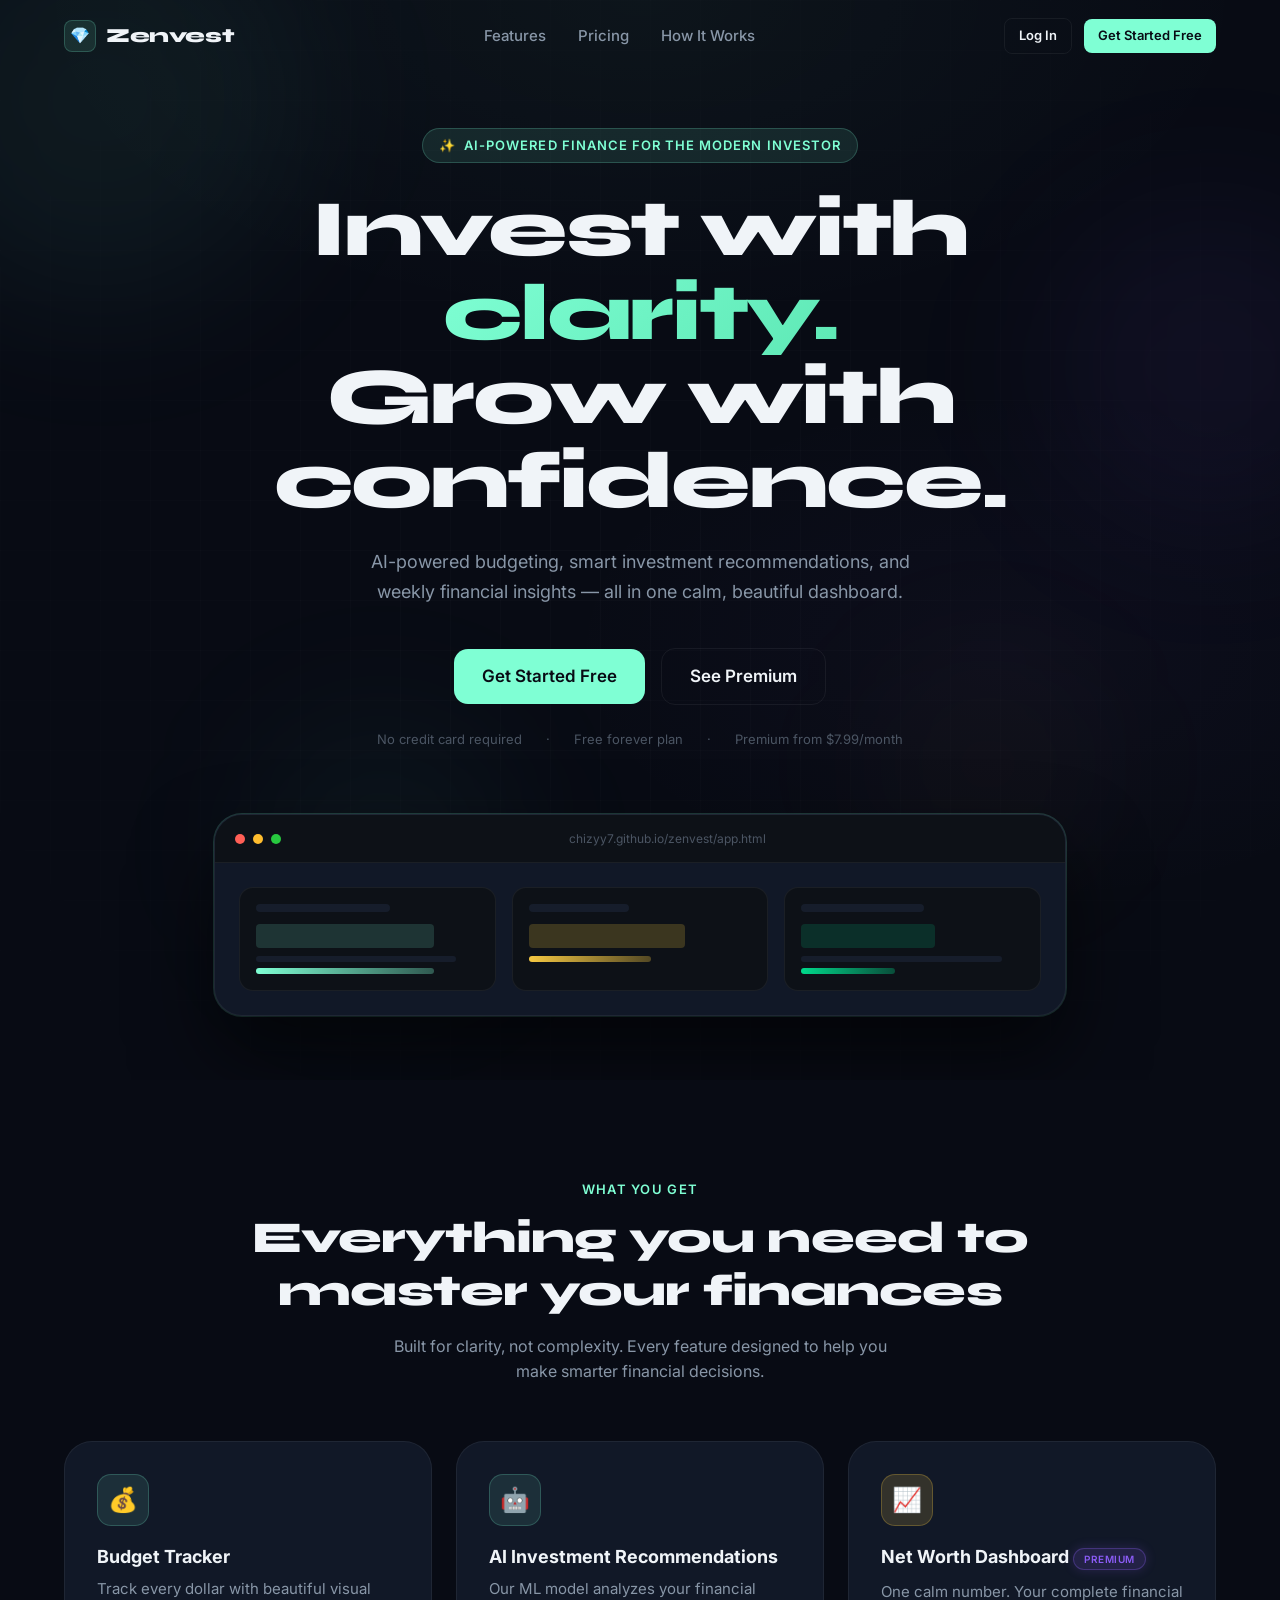
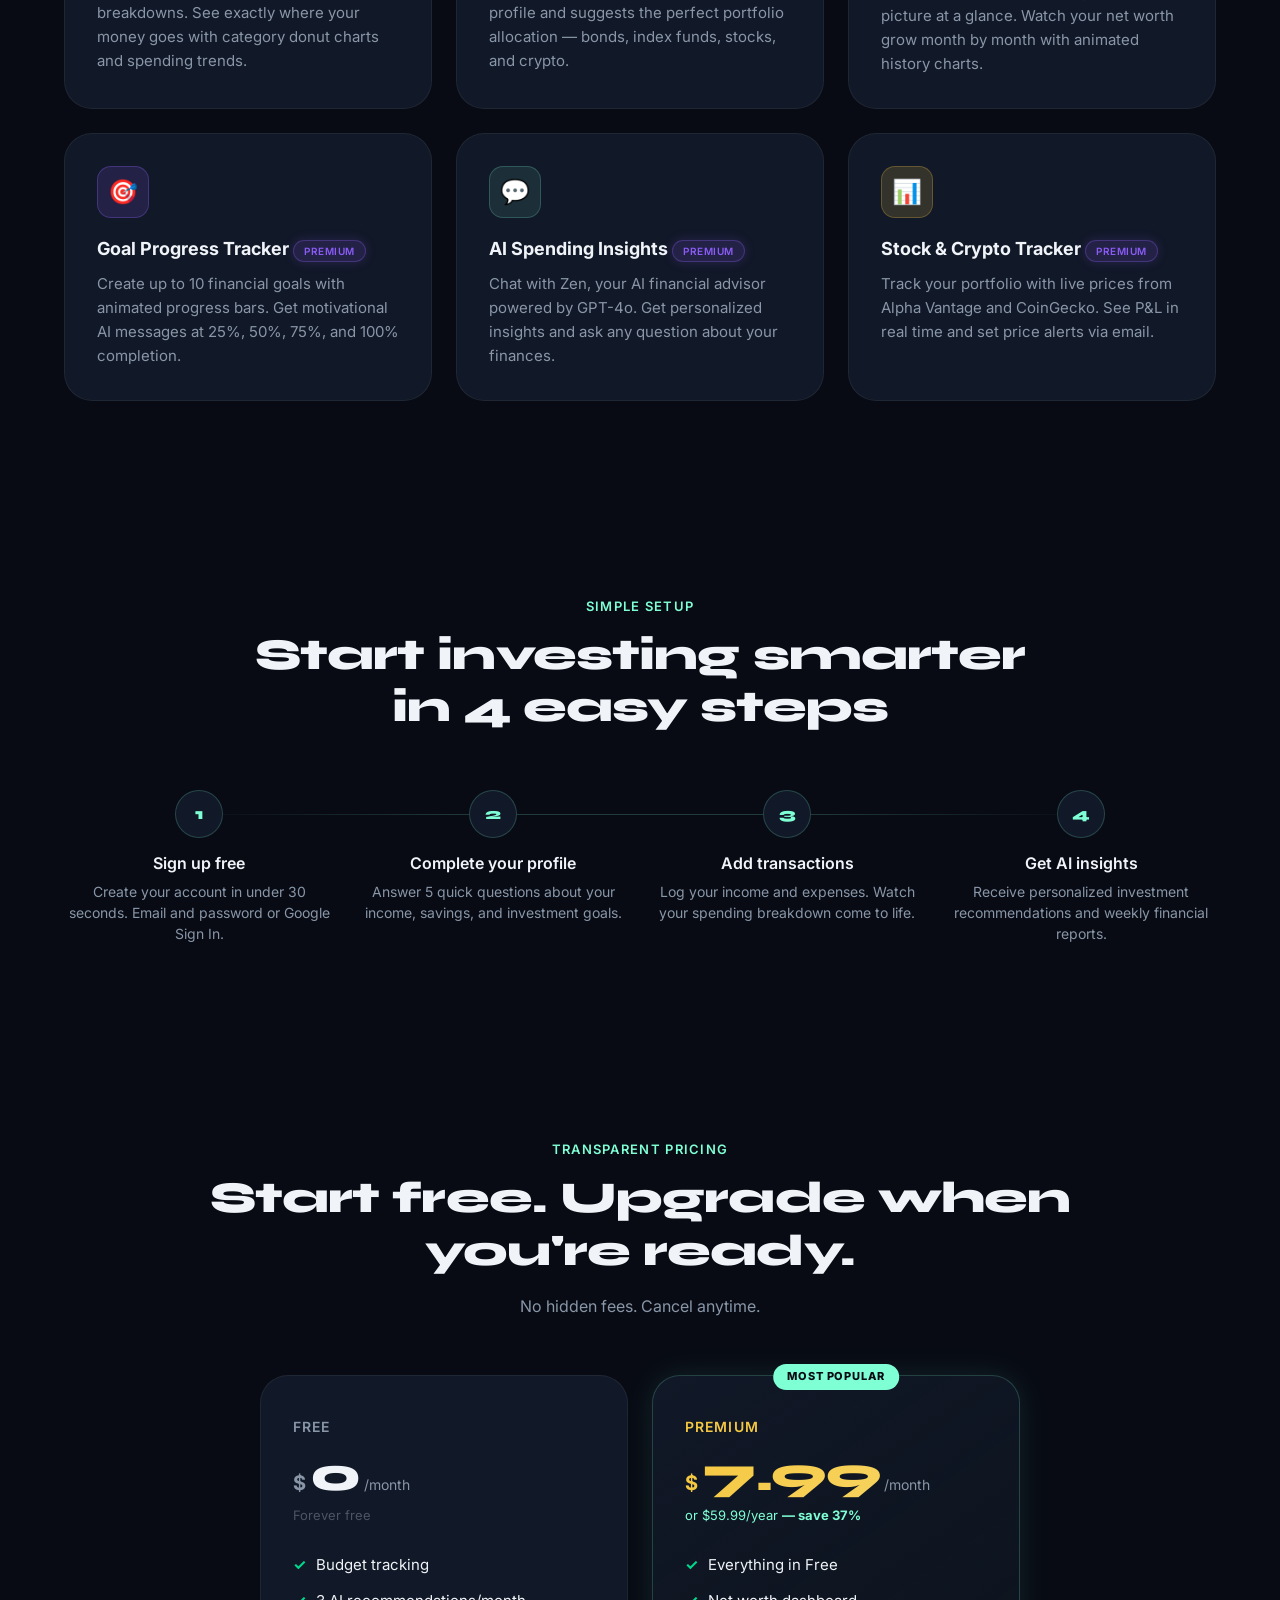
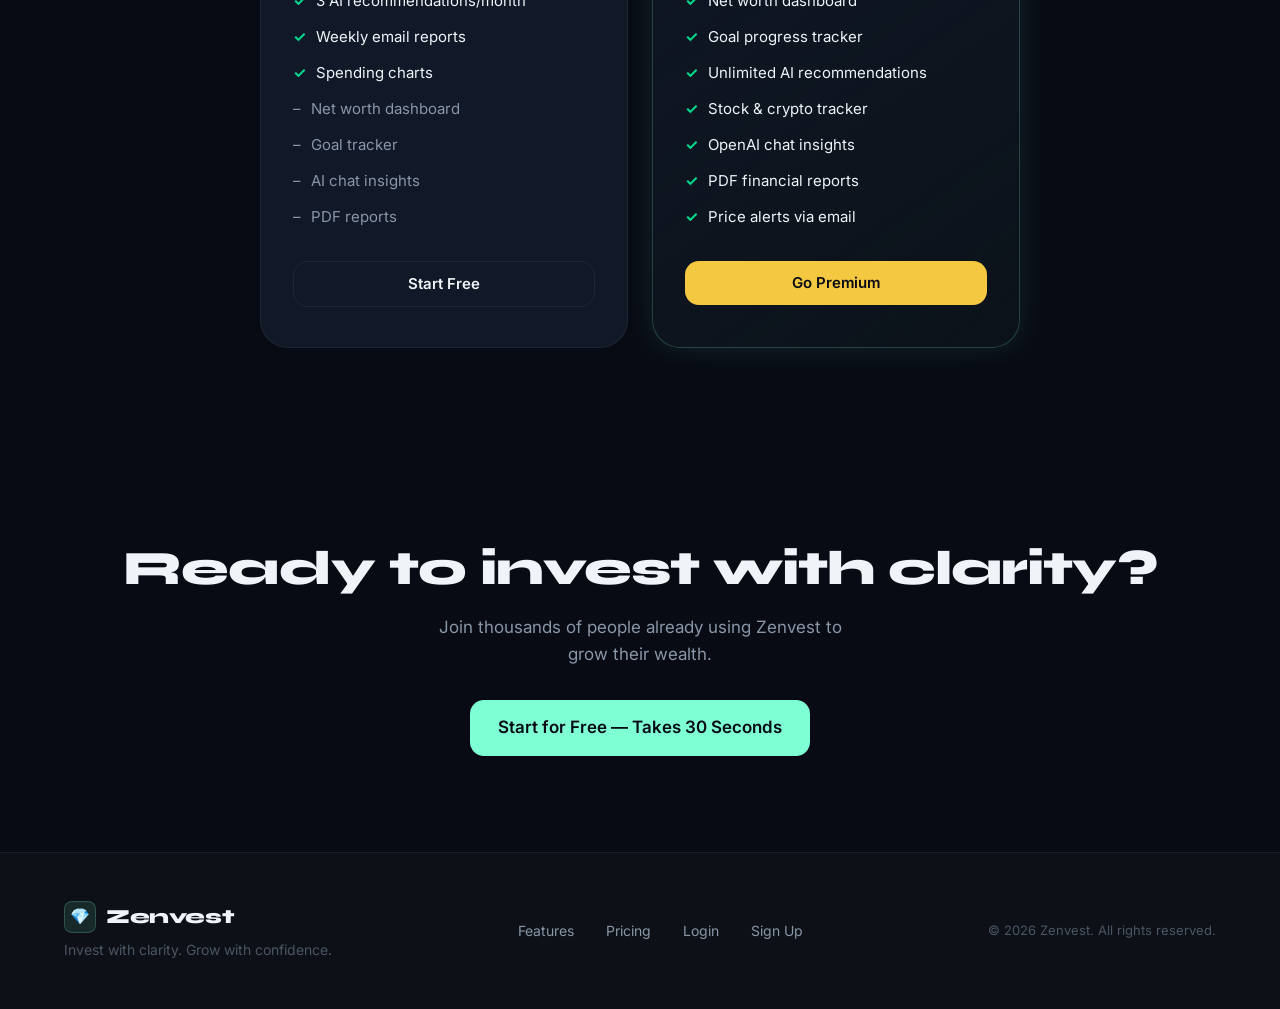
==== commit 95dfabb5: "feat: complete Zenvest web app with auth, dashboard, premium subscription Co-authored-by: chizyy7 <2" ====
--- a/index.html
+++ b/index.html
@@ -78,11 +78,11 @@
     </p>
 
     <div class="hero-cta-group">
-      <a href="login.html#signup" class="btn btn-zen btn-lg">
-        Start Free — No Card Needed
+      <a href="login.html" class="btn btn-zen btn-lg">
+        Get Started Free
       </a>
-      <a href="#how-it-works" class="btn btn-ghost btn-lg">
-        See How It Works
+      <a href="premium.html" class="btn btn-ghost btn-lg">
+        See Premium
       </a>
     </div>
 
